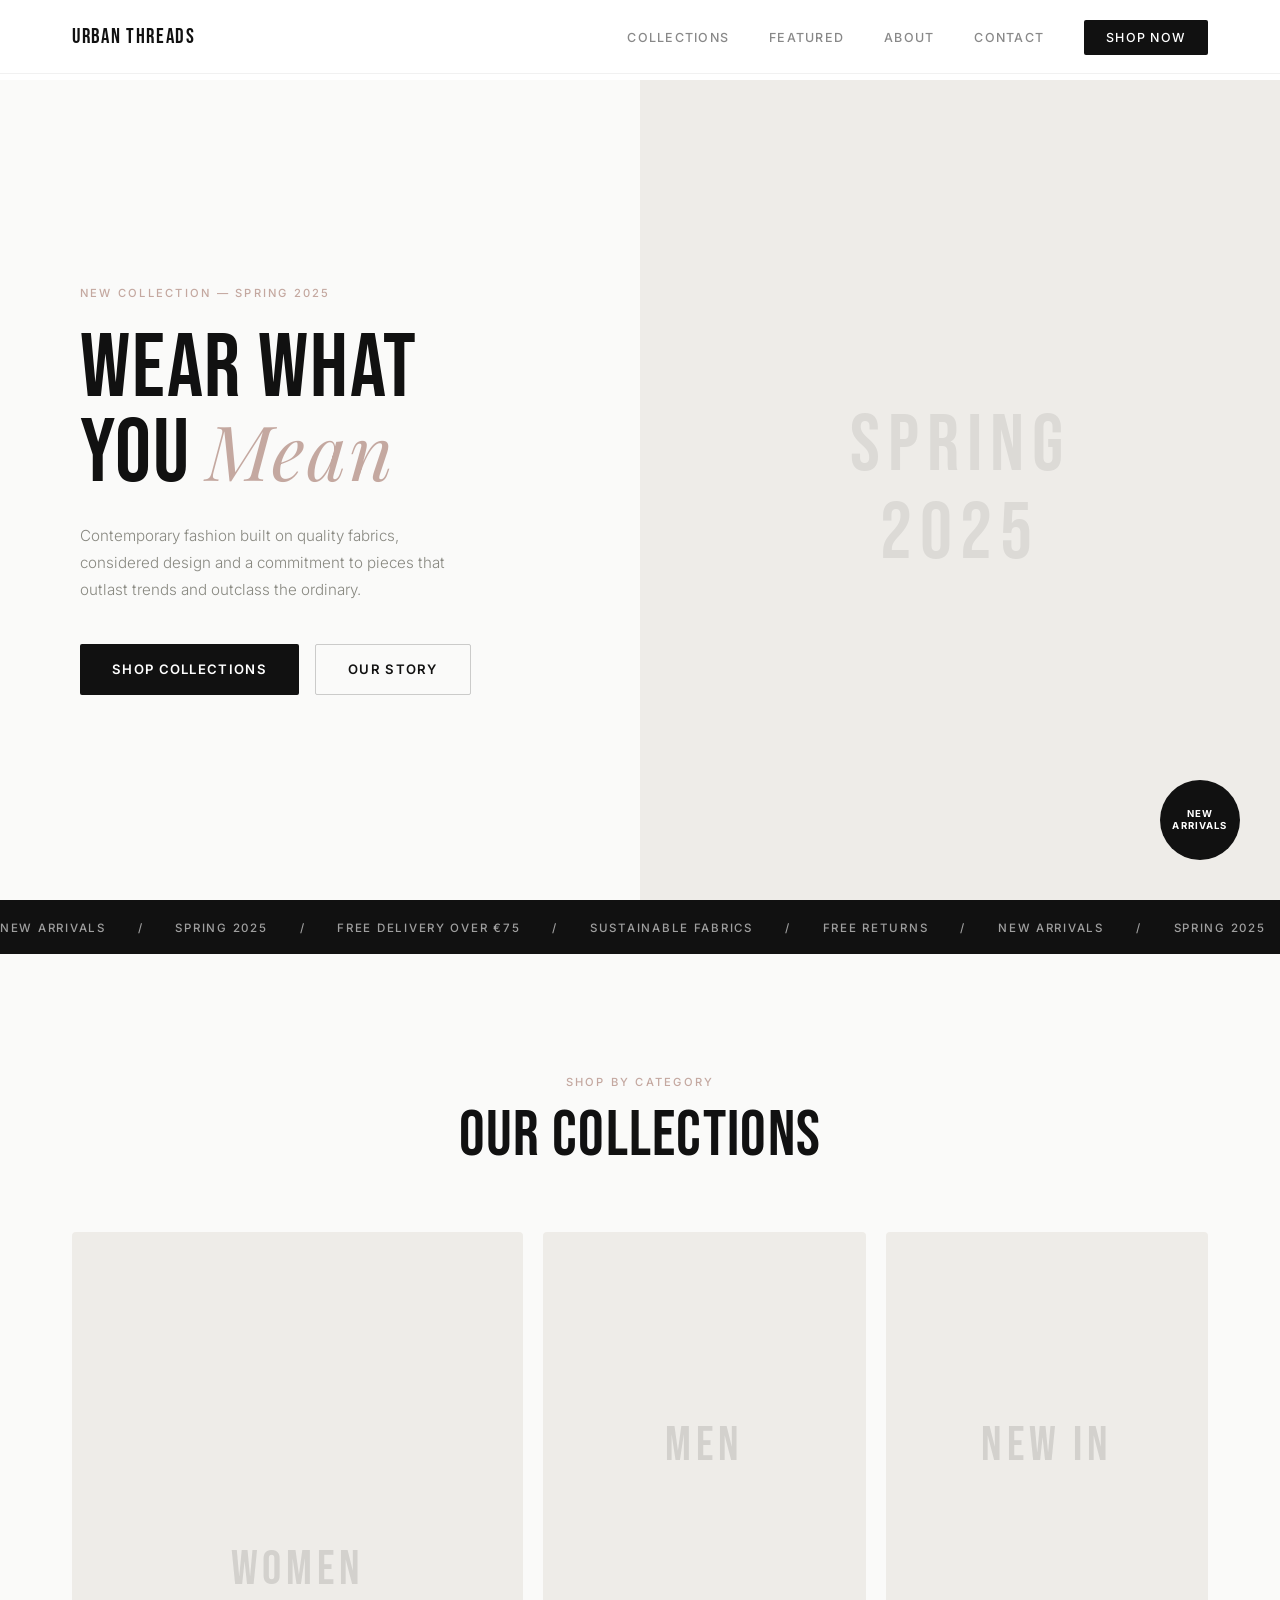
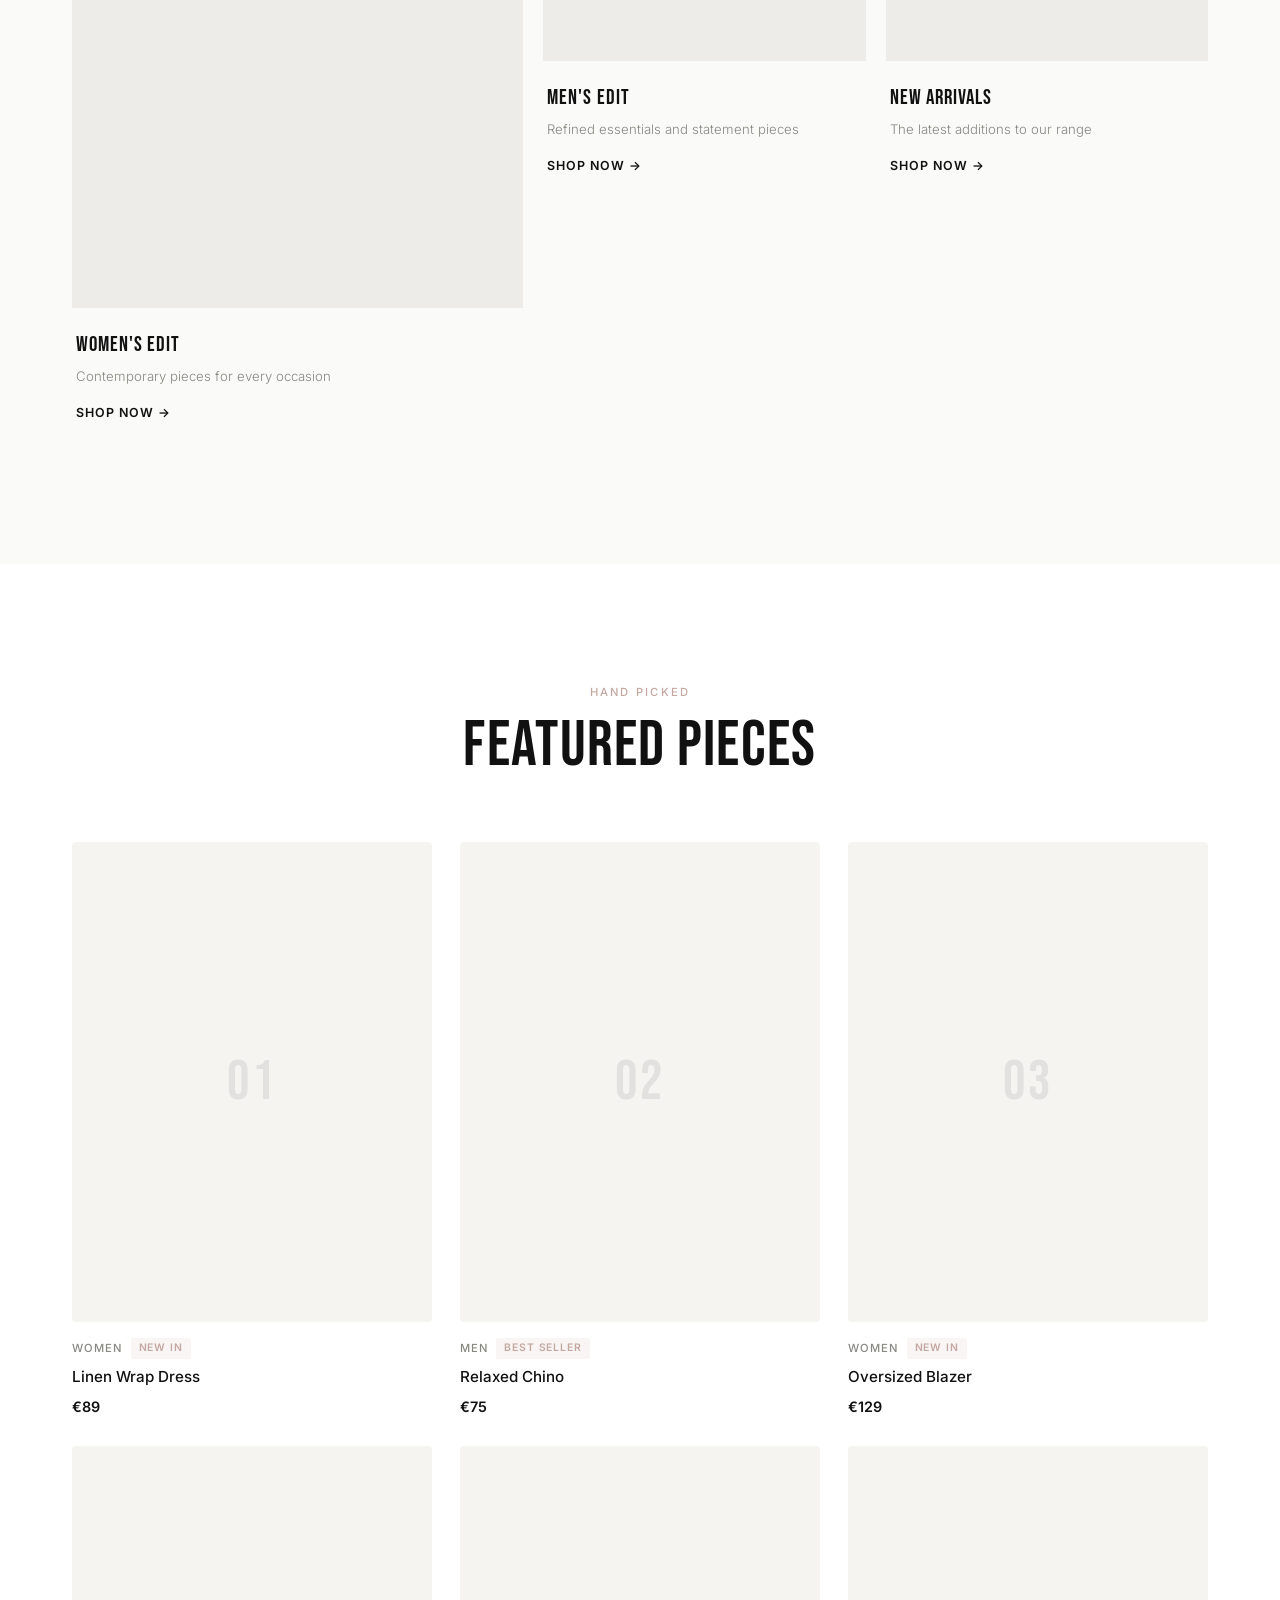
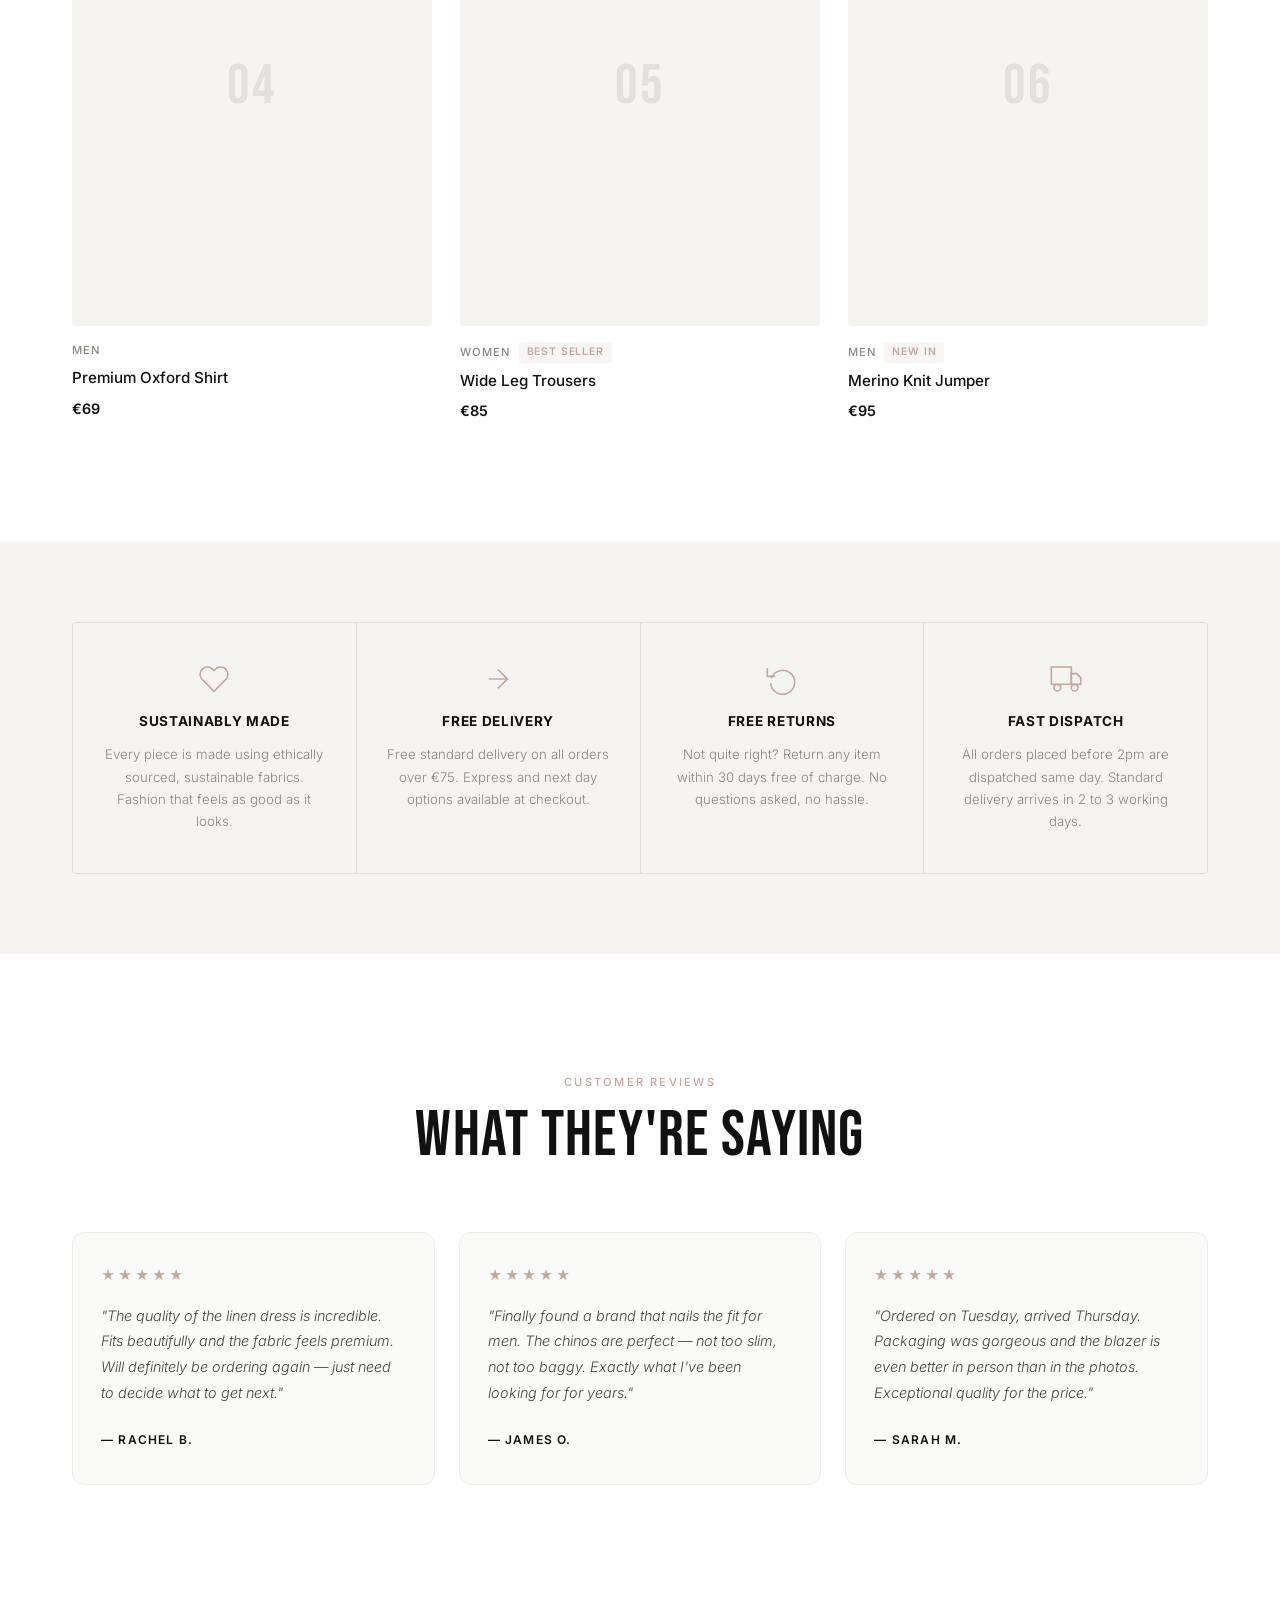
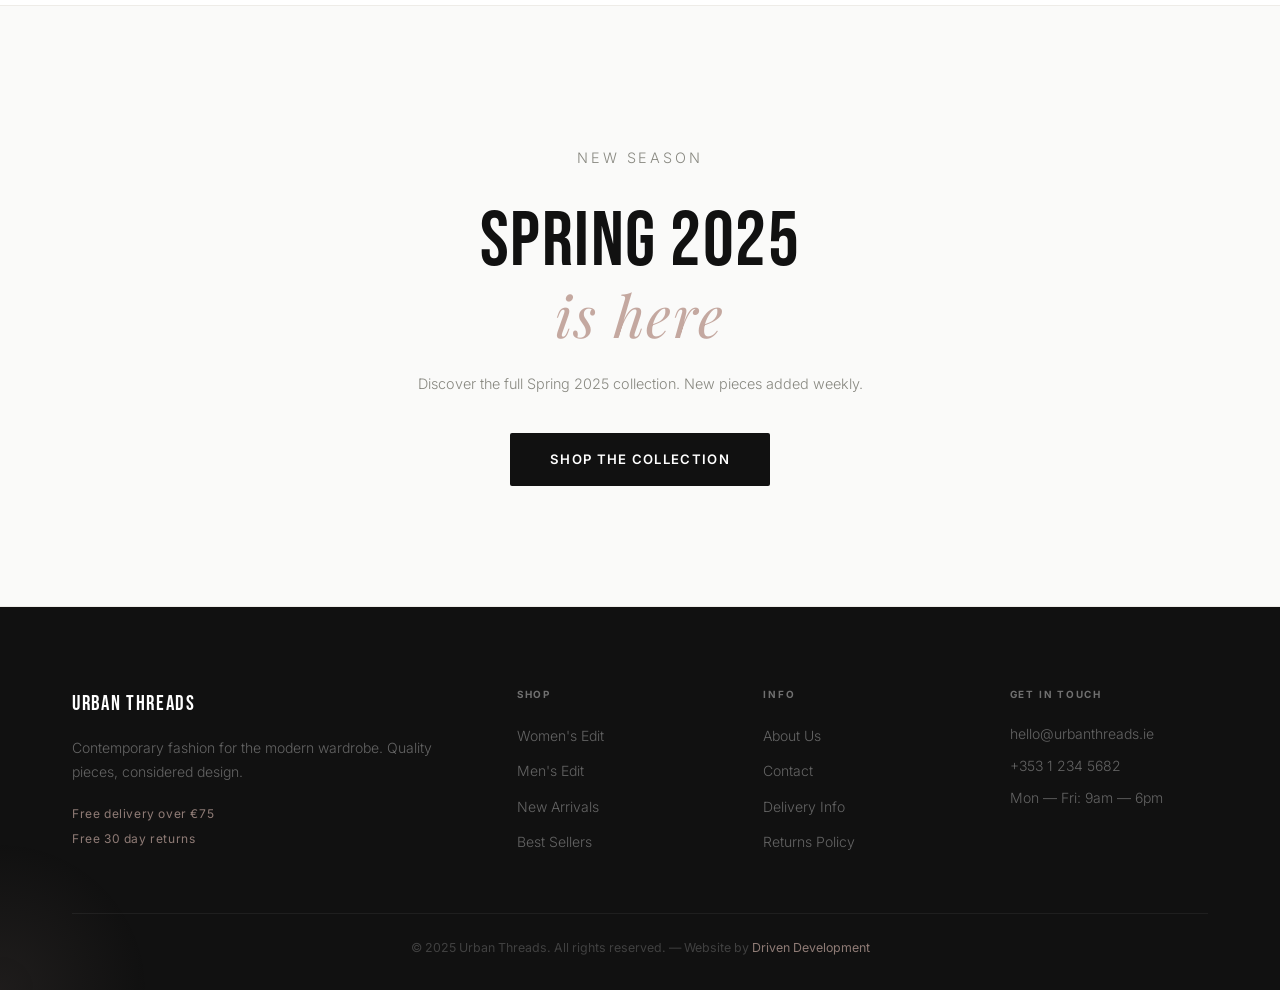
==== index.html @ 1934fdc2 "Initial commit — Urban Threads full website with homepage, about and contact" ====
<!DOCTYPE html>
<html lang="en">
<head>
  <meta charset="UTF-8" />
  <meta name="viewport" content="width=device-width, initial-scale=1.0" />
  <meta name="description" content="Urban Threads — Contemporary fashion for the modern wardrobe." />
  <title>Urban Threads</title>
  <link rel="stylesheet" href="style.css" />
  <link rel="preconnect" href="https://fonts.googleapis.com" />
  <link rel="preconnect" href="https://fonts.gstatic.com" crossorigin />
  <link href="https://fonts.googleapis.com/css2?family=Bebas+Neue&family=Inter:wght@300;400;500;600;700&family=Playfair+Display:ital@1&display=swap" rel="stylesheet" />
</head>
<body>

  <!-- NAVIGATION -->
  <nav class="nav" id="nav">
    <div class="nav__inner">
      <a href="index.html" class="nav__logo">URBAN THREADS</a>
      <ul class="nav__links" id="navLinks">
        <li><a href="#collections">Collections</a></li>
        <li><a href="#featured">Featured</a></li>
        <li><a href="pages/about.html">About</a></li>
        <li><a href="pages/contact.html">Contact</a></li>
        <li><a href="pages/contact.html" class="nav__cta">Shop Now</a></li>
      </ul>
      <button class="nav__burger" id="burger" aria-label="Open menu">
        <span></span><span></span><span></span>
      </button>
    </div>
  </nav>

  <!-- HERO -->
  <section class="hero">
    <div class="hero__left">
      <div class="hero__content">
        <p class="hero__label">New Collection — Spring 2025</p>
        <h1 class="hero__heading">WEAR WHAT<br />YOU <span class="hero__italic">Mean</span></h1>
        <p class="hero__sub">Contemporary fashion built on quality fabrics, considered design and a commitment to pieces that outlast trends and outclass the ordinary.</p>
        <div class="hero__actions">
          <a href="#collections" class="btn btn--primary">Shop Collections</a>
          <a href="pages/about.html" class="btn btn--ghost">Our Story</a>
        </div>
      </div>
    </div>
    <div class="hero__right">
      <div class="hero__img-placeholder">
        <div class="hero__img-text">SPRING<br />2025</div>
      </div>
      <div class="hero__badge">
        <span>New</span>
        <span>Arrivals</span>
      </div>
    </div>
  </section>

  <!-- MARQUEE -->
  <div class="marquee">
    <div class="marquee__track">
      <span>New Arrivals</span>
      <span>/</span>
      <span>Spring 2025</span>
      <span>/</span>
      <span>Free Delivery Over €75</span>
      <span>/</span>
      <span>Sustainable Fabrics</span>
      <span>/</span>
      <span>Free Returns</span>
      <span>/</span>
      <span>New Arrivals</span>
      <span>/</span>
      <span>Spring 2025</span>
      <span>/</span>
      <span>Free Delivery Over €75</span>
      <span>/</span>
      <span>Sustainable Fabrics</span>
      <span>/</span>
      <span>Free Returns</span>
      <span>/</span>
    </div>
  </div>

  <!-- COLLECTIONS -->
  <section class="collections section" id="collections">
    <div class="container">
      <div class="section__header">
        <p class="section__label">Shop by Category</p>
        <h2 class="section__title">OUR COLLECTIONS</h2>
      </div>
      <div class="collections__grid">
        <div class="collection__card collection__card--tall">
          <div class="collection__img">
            <div class="collection__img-placeholder">
              <span>WOMEN</span>
            </div>
          </div>
          <div class="collection__info">
            <h3>Women's Edit</h3>
            <p>Contemporary pieces for every occasion</p>
            <a href="pages/contact.html" class="collection__link">Shop Now →</a>
          </div>
        </div>
        <div class="collection__card">
          <div class="collection__img">
            <div class="collection__img-placeholder">
              <span>MEN</span>
            </div>
          </div>
          <div class="collection__info">
            <h3>Men's Edit</h3>
            <p>Refined essentials and statement pieces</p>
            <a href="pages/contact.html" class="collection__link">Shop Now →</a>
          </div>
        </div>
        <div class="collection__card">
          <div class="collection__img">
            <div class="collection__img-placeholder">
              <span>NEW IN</span>
            </div>
          </div>
          <div class="collection__info">
            <h3>New Arrivals</h3>
            <p>The latest additions to our range</p>
            <a href="pages/contact.html" class="collection__link">Shop Now →</a>
          </div>
        </div>
      </div>
    </div>
  </section>

  <!-- FEATURED PRODUCTS -->
  <section class="featured section" id="featured">
    <div class="container">
      <div class="section__header">
        <p class="section__label">Hand Picked</p>
        <h2 class="section__title">FEATURED PIECES</h2>
      </div>
      <div class="products__grid">
        <div class="product__card">
          <div class="product__img">
            <div class="product__img-placeholder">01</div>
            <div class="product__overlay">
              <a href="pages/contact.html" class="btn btn--primary btn--sm">Quick Add</a>
            </div>
          </div>
          <div class="product__info">
            <div class="product__meta">
              <span class="product__category">Women</span>
              <span class="product__tag">New In</span>
            </div>
            <h3>Linen Wrap Dress</h3>
            <p class="product__price">€89</p>
          </div>
        </div>
        <div class="product__card">
          <div class="product__img">
            <div class="product__img-placeholder">02</div>
            <div class="product__overlay">
              <a href="pages/contact.html" class="btn btn--primary btn--sm">Quick Add</a>
            </div>
          </div>
          <div class="product__info">
            <div class="product__meta">
              <span class="product__category">Men</span>
              <span class="product__tag">Best Seller</span>
            </div>
            <h3>Relaxed Chino</h3>
            <p class="product__price">€75</p>
          </div>
        </div>
        <div class="product__card">
          <div class="product__img">
            <div class="product__img-placeholder">03</div>
            <div class="product__overlay">
              <a href="pages/contact.html" class="btn btn--primary btn--sm">Quick Add</a>
            </div>
          </div>
          <div class="product__info">
            <div class="product__meta">
              <span class="product__category">Women</span>
              <span class="product__tag">New In</span>
            </div>
            <h3>Oversized Blazer</h3>
            <p class="product__price">€129</p>
          </div>
        </div>
        <div class="product__card">
          <div class="product__img">
            <div class="product__img-placeholder">04</div>
            <div class="product__overlay">
              <a href="pages/contact.html" class="btn btn--primary btn--sm">Quick Add</a>
            </div>
          </div>
          <div class="product__info">
            <div class="product__meta">
              <span class="product__category">Men</span>
            </div>
            <h3>Premium Oxford Shirt</h3>
            <p class="product__price">€69</p>
          </div>
        </div>
        <div class="product__card">
          <div class="product__img">
            <div class="product__img-placeholder">05</div>
            <div class="product__overlay">
              <a href="pages/contact.html" class="btn btn--primary btn--sm">Quick Add</a>
            </div>
          </div>
          <div class="product__info">
            <div class="product__meta">
              <span class="product__category">Women</span>
              <span class="product__tag">Best Seller</span>
            </div>
            <h3>Wide Leg Trousers</h3>
            <p class="product__price">€85</p>
          </div>
        </div>
        <div class="product__card">
          <div class="product__img">
            <div class="product__img-placeholder">06</div>
            <div class="product__overlay">
              <a href="pages/contact.html" class="btn btn--primary btn--sm">Quick Add</a>
            </div>
          </div>
          <div class="product__info">
            <div class="product__meta">
              <span class="product__category">Men</span>
              <span class="product__tag">New In</span>
            </div>
            <h3>Merino Knit Jumper</h3>
            <p class="product__price">€95</p>
          </div>
        </div>
      </div>
    </div>
  </section>

  <!-- VALUES -->
  <section class="values section">
    <div class="container">
      <div class="values__grid">
        <div class="value__card">
          <div class="value__icon">
            <svg viewBox="0 0 24 24" fill="none" stroke="currentColor" stroke-width="1.2"><path d="M20.84 4.61a5.5 5.5 0 0 0-7.78 0L12 5.67l-1.06-1.06a5.5 5.5 0 0 0-7.78 7.78l1.06 1.06L12 21.23l7.78-7.78 1.06-1.06a5.5 5.5 0 0 0 0-7.78z"/></svg>
          </div>
          <h3>Sustainably Made</h3>
          <p>Every piece is made using ethically sourced, sustainable fabrics. Fashion that feels as good as it looks.</p>
        </div>
        <div class="value__card">
          <div class="value__icon">
            <svg viewBox="0 0 24 24" fill="none" stroke="currentColor" stroke-width="1.2"><path d="M5 12h14"/><path d="M12 5l7 7-7 7"/></svg>
          </div>
          <h3>Free Delivery</h3>
          <p>Free standard delivery on all orders over €75. Express and next day options available at checkout.</p>
        </div>
        <div class="value__card">
          <div class="value__icon">
            <svg viewBox="0 0 24 24" fill="none" stroke="currentColor" stroke-width="1.2"><polyline points="1 4 1 10 7 10"/><path d="M3.51 15a9 9 0 1 0 .49-3.51"/></svg>
          </div>
          <h3>Free Returns</h3>
          <p>Not quite right? Return any item within 30 days free of charge. No questions asked, no hassle.</p>
        </div>
        <div class="value__card">
          <div class="value__icon">
            <svg viewBox="0 0 24 24" fill="none" stroke="currentColor" stroke-width="1.2"><rect x="1" y="3" width="15" height="13"/><polygon points="16 8 20 8 23 11 23 16 16 16 16 8"/><circle cx="5.5" cy="18.5" r="2.5"/><circle cx="18.5" cy="18.5" r="2.5"/></svg>
          </div>
          <h3>Fast Dispatch</h3>
          <p>All orders placed before 2pm are dispatched same day. Standard delivery arrives in 2 to 3 working days.</p>
        </div>
      </div>
    </div>
  </section>

  <!-- TESTIMONIALS -->
  <section class="testimonials section">
    <div class="container">
      <div class="section__header">
        <p class="section__label">Customer Reviews</p>
        <h2 class="section__title">WHAT THEY'RE SAYING</h2>
      </div>
      <div class="testimonials__grid">
        <div class="testimonial__card">
          <div class="testimonial__stars">★★★★★</div>
          <p>"The quality of the linen dress is incredible. Fits beautifully and the fabric feels premium. Will definitely be ordering again — just need to decide what to get next."</p>
          <strong>— Rachel B.</strong>
        </div>
        <div class="testimonial__card">
          <div class="testimonial__stars">★★★★★</div>
          <p>"Finally found a brand that nails the fit for men. The chinos are perfect — not too slim, not too baggy. Exactly what I've been looking for for years."</p>
          <strong>— James O.</strong>
        </div>
        <div class="testimonial__card">
          <div class="testimonial__stars">★★★★★</div>
          <p>"Ordered on Tuesday, arrived Thursday. Packaging was gorgeous and the blazer is even better in person than in the photos. Exceptional quality for the price."</p>
          <strong>— Sarah M.</strong>
        </div>
      </div>
    </div>
  </section>

  <!-- CTA -->
  <section class="cta-banner">
    <div class="container">
      <div class="cta-banner__inner">
        <p class="section__label">New Season</p>
        <h2>SPRING 2025<br /><em>is here</em></h2>
        <p>Discover the full Spring 2025 collection. New pieces added weekly.</p>
        <a href="pages/contact.html" class="btn btn--dark">Shop the Collection</a>
      </div>
    </div>
  </section>

  <!-- FOOTER -->
  <footer class="footer">
    <div class="container">
      <div class="footer__inner">
        <div class="footer__brand">
          <a href="index.html" class="nav__logo">URBAN THREADS</a>
          <p>Contemporary fashion for the modern wardrobe. Quality pieces, considered design.</p>
          <div class="footer__delivery">
            <span>Free delivery over €75</span>
            <span>Free 30 day returns</span>
          </div>
        </div>
        <div class="footer__links">
          <h4>Shop</h4>
          <ul>
            <li><a href="#collections">Women's Edit</a></li>
            <li><a href="#collections">Men's Edit</a></li>
            <li><a href="#featured">New Arrivals</a></li>
            <li><a href="#featured">Best Sellers</a></li>
          </ul>
        </div>
        <div class="footer__links">
          <h4>Info</h4>
          <ul>
            <li><a href="pages/about.html">About Us</a></li>
            <li><a href="pages/contact.html">Contact</a></li>
            <li><a href="pages/contact.html">Delivery Info</a></li>
            <li><a href="pages/contact.html">Returns Policy</a></li>
          </ul>
        </div>
        <div class="footer__contact">
          <h4>Get In Touch</h4>
          <ul>
            <li><a href="mailto:hello@urbanthreads.ie">hello@urbanthreads.ie</a></li>
            <li><a href="tel:+35312345682">+353 1 234 5682</a></li>
            <li>Mon — Fri: 9am — 6pm</li>
          </ul>
        </div>
      </div>
      <div class="footer__bottom">
        <p>© 2025 Urban Threads. All rights reserved. — Website by <a href="https://cbyrne290-hub.github.io/driven-development" target="_blank">Driven Development</a></p>
      </div>
    </div>
  </footer>

  <script src="script.js"></script>
</body>
</html>
---- style.css ----
/* ============================================
   URBAN THREADS — STYLESHEET
   ============================================ */

/* --- RESET & BASE --- */
*, *::before, *::after {
  margin: 0;
  padding: 0;
  box-sizing: border-box;
}

:root {
  --white: #FFFFFF;
  --off-white: #FAFAF9;
  --light: #F5F4F1;
  --light-mid: #EEECE8;
  --mid: #E0DDD8;
  --dark-grey: #888880;
  --text-dark: #111111;
  --text-mid: #444440;
  --text-light: #888880;
  --black: #111111;
  --rose: #C4A8A0;
  --rose-light: #D4B8B0;
  --rose-dim: rgba(196, 168, 160, 0.12);
  --font-display: 'Bebas Neue', sans-serif;
  --font-italic: 'Playfair Display', serif;
  --font-main: 'Inter', sans-serif;
  --transition: 0.3s ease;
  --radius: 4px;
  --radius-lg: 12px;
}

html {
  scroll-behavior: smooth;
  font-size: 16px;
}

body {
  font-family: var(--font-main);
  background-color: var(--white);
  color: var(--text-dark);
  overflow-x: hidden;
  line-height: 1.6;
}

a {
  text-decoration: none;
  color: inherit;
}

ul {
  list-style: none;
}

img {
  max-width: 100%;
  display: block;
}

/* --- UTILITY --- */
.container {
  max-width: 1200px;
  margin: 0 auto;
  padding: 0 2rem;
}

.section {
  padding: 120px 0;
}

.section__header {
  text-align: center;
  margin-bottom: 64px;
}

.section__label {
  font-size: 0.7rem;
  font-weight: 500;
  letter-spacing: 0.2em;
  text-transform: uppercase;
  color: var(--rose);
  margin-bottom: 12px;
  display: block;
}

.section__title {
  font-family: var(--font-display);
  font-size: clamp(2.5rem, 5vw, 4rem);
  font-weight: 400;
  color: var(--black);
  line-height: 1.0;
  letter-spacing: 0.02em;
}

/* --- BUTTONS --- */
.btn {
  display: inline-flex;
  align-items: center;
  gap: 8px;
  padding: 14px 32px;
  border-radius: 2px;
  font-family: var(--font-main);
  font-size: 0.82rem;
  font-weight: 600;
  letter-spacing: 0.1em;
  text-transform: uppercase;
  cursor: pointer;
  transition: all var(--transition);
  border: none;
  white-space: nowrap;
}

.btn--primary {
  background: var(--black);
  color: var(--white);
}

.btn--primary:hover {
  background: var(--text-mid);
  transform: translateY(-2px);
}

.btn--ghost {
  background: transparent;
  color: var(--black);
  border: 1px solid rgba(17, 17, 17, 0.2);
}

.btn--ghost:hover {
  border-color: var(--black);
  transform: translateY(-2px);
}

.btn--dark {
  background: var(--black);
  color: var(--white);
  padding: 16px 40px;
}

.btn--dark:hover {
  background: var(--text-mid);
  transform: translateY(-2px);
}

.btn--sm {
  padding: 10px 20px;
  font-size: 0.75rem;
}

.btn--full {
  width: 100%;
  justify-content: center;
}

/* ============================================
   NAVIGATION
   ============================================ */
.nav {
  position: fixed;
  top: 0;
  left: 0;
  right: 0;
  z-index: 1000;
  padding: 20px 0;
  background: rgba(255, 255, 255, 0.95);
  backdrop-filter: blur(20px);
  border-bottom: 1px solid rgba(17, 17, 17, 0.06);
  transition: all var(--transition);
}

.nav.scrolled {
  padding: 14px 0;
  box-shadow: 0 2px 20px rgba(17, 17, 17, 0.06);
}

.nav__inner {
  max-width: 1200px;
  margin: 0 auto;
  padding: 0 2rem;
  display: flex;
  align-items: center;
  justify-content: space-between;
}

.nav__logo {
  font-family: var(--font-display);
  font-size: 1.3rem;
  font-weight: 400;
  color: var(--black);
  letter-spacing: 0.08em;
}

.nav__links {
  display: flex;
  align-items: center;
  gap: 40px;
}

.nav__links a {
  font-size: 0.78rem;
  font-weight: 500;
  letter-spacing: 0.1em;
  text-transform: uppercase;
  color: rgba(17, 17, 17, 0.5);
  transition: color var(--transition);
}

.nav__links a:hover {
  color: var(--black);
}

.nav__cta {
  background: var(--black) !important;
  color: var(--white) !important;
  padding: 10px 22px !important;
  border-radius: 2px !important;
}

.nav__cta:hover {
  background: var(--text-mid) !important;
}

.nav__burger {
  display: none;
  flex-direction: column;
  gap: 5px;
  background: none;
  border: none;
  cursor: pointer;
  padding: 4px;
}

.nav__burger span {
  display: block;
  width: 24px;
  height: 1.5px;
  background: var(--black);
  transition: all var(--transition);
}

/* ============================================
   HERO
   ============================================ */
.hero {
  min-height: 100vh;
  display: grid;
  grid-template-columns: 1fr 1fr;
  padding-top: 80px;
}

.hero__left {
  background: var(--off-white);
  display: flex;
  align-items: center;
  padding: 80px 60px 80px 80px;
}

.hero__right {
  background: var(--light);
  position: relative;
  overflow: hidden;
}

.hero__img-placeholder {
  width: 100%;
  height: 100%;
  display: flex;
  align-items: center;
  justify-content: center;
  background: var(--light-mid);
}

.hero__img-text {
  font-family: var(--font-display);
  font-size: 5rem;
  color: rgba(17, 17, 17, 0.08);
  text-align: center;
  line-height: 1.1;
  letter-spacing: 0.1em;
}

.hero__badge {
  position: absolute;
  bottom: 40px;
  right: 40px;
  width: 80px;
  height: 80px;
  border-radius: 50%;
  background: var(--black);
  display: flex;
  flex-direction: column;
  align-items: center;
  justify-content: center;
  gap: 2px;
}

.hero__badge span {
  font-size: 0.6rem;
  font-weight: 700;
  letter-spacing: 0.12em;
  text-transform: uppercase;
  color: var(--white);
  line-height: 1;
}

.hero__label {
  font-size: 0.7rem;
  font-weight: 500;
  letter-spacing: 0.2em;
  text-transform: uppercase;
  color: var(--rose);
  margin-bottom: 24px;
  display: block;
}

.hero__heading {
  font-family: var(--font-display);
  font-size: clamp(4rem, 7vw, 7rem);
  font-weight: 400;
  line-height: 0.95;
  color: var(--black);
  margin-bottom: 24px;
  letter-spacing: 0.02em;
}

.hero__italic {
  font-family: var(--font-italic);
  font-style: italic;
  color: var(--rose);
  font-size: 0.85em;
}

.hero__sub {
  font-size: 0.95rem;
  color: var(--text-light);
  max-width: 400px;
  line-height: 1.8;
  margin-bottom: 40px;
  font-weight: 300;
}

.hero__actions {
  display: flex;
  gap: 16px;
  flex-wrap: wrap;
}

/* ============================================
   MARQUEE
   ============================================ */
.marquee {
  background: var(--black);
  padding: 14px 0;
  overflow: hidden;
  white-space: nowrap;
}

.marquee__track {
  display: inline-flex;
  gap: 32px;
  animation: marquee 25s linear infinite;
}

.marquee__track span {
  font-size: 0.72rem;
  font-weight: 500;
  letter-spacing: 0.15em;
  text-transform: uppercase;
  color: rgba(255, 255, 255, 0.6);
}

@keyframes marquee {
  from { transform: translateX(0); }
  to { transform: translateX(-50%); }
}

/* ============================================
   COLLECTIONS
   ============================================ */
.collections {
  background: var(--off-white);
}

.collections__grid {
  display: grid;
  grid-template-columns: 1.4fr 1fr 1fr;
  gap: 20px;
  align-items: start;
}

.collection__card {
  position: relative;
  overflow: hidden;
  border-radius: var(--radius);
  cursor: pointer;
}

.collection__card--tall .collection__img {
  aspect-ratio: 2/3;
}

.collection__img {
  aspect-ratio: 3/4;
  overflow: hidden;
  background: var(--light-mid);
  transition: transform 0.6s ease;
}

.collection__card:hover .collection__img {
  transform: scale(1.03);
}

.collection__img-placeholder {
  width: 100%;
  height: 100%;
  display: flex;
  align-items: center;
  justify-content: center;
  background: var(--light-mid);
}

.collection__img-placeholder span {
  font-family: var(--font-display);
  font-size: 3rem;
  color: rgba(17, 17, 17, 0.12);
  letter-spacing: 0.1em;
}

.collection__info {
  padding: 20px 4px;
}

.collection__info h3 {
  font-family: var(--font-display);
  font-size: 1.3rem;
  font-weight: 400;
  color: var(--black);
  letter-spacing: 0.05em;
  margin-bottom: 4px;
}

.collection__info p {
  font-size: 0.825rem;
  color: var(--text-light);
  margin-bottom: 12px;
  font-weight: 300;
}

.collection__link {
  font-size: 0.78rem;
  font-weight: 600;
  letter-spacing: 0.08em;
  text-transform: uppercase;
  color: var(--black);
  transition: color var(--transition);
}

.collection__link:hover {
  color: var(--rose);
}

/* ============================================
   FEATURED PRODUCTS
   ============================================ */
.products__grid {
  display: grid;
  grid-template-columns: repeat(3, 1fr);
  gap: 28px;
}

.product__card {
  cursor: pointer;
}

.product__img {
  aspect-ratio: 3/4;
  background: var(--light);
  border-radius: var(--radius);
  overflow: hidden;
  position: relative;
  margin-bottom: 16px;
}

.product__img-placeholder {
  width: 100%;
  height: 100%;
  display: flex;
  align-items: center;
  justify-content: center;
  font-family: var(--font-display);
  font-size: 3.5rem;
  color: rgba(17, 17, 17, 0.08);
  letter-spacing: 0.05em;
  background: var(--light);
  transition: background var(--transition);
}

.product__card:hover .product__img-placeholder {
  background: var(--light-mid);
}

.product__overlay {
  position: absolute;
  bottom: 0;
  left: 0;
  right: 0;
  padding: 16px;
  background: linear-gradient(to top, rgba(17,17,17,0.4), transparent);
  opacity: 0;
  transition: opacity var(--transition);
  display: flex;
  justify-content: center;
}

.product__card:hover .product__overlay {
  opacity: 1;
}

.product__meta {
  display: flex;
  gap: 8px;
  align-items: center;
  margin-bottom: 6px;
}

.product__category {
  font-size: 0.7rem;
  font-weight: 500;
  letter-spacing: 0.1em;
  text-transform: uppercase;
  color: var(--text-light);
}

.product__tag {
  font-size: 0.65rem;
  font-weight: 600;
  letter-spacing: 0.08em;
  text-transform: uppercase;
  color: var(--rose);
  background: var(--rose-dim);
  padding: 2px 8px;
  border-radius: 2px;
}

.product__card h3 {
  font-size: 0.95rem;
  font-weight: 500;
  color: var(--black);
  margin-bottom: 6px;
}

.product__price {
  font-size: 0.9rem;
  font-weight: 600;
  color: var(--black);
}

/* ============================================
   VALUES
   ============================================ */
.values {
  background: var(--light);
  padding: 80px 0;
}

.values__grid {
  display: grid;
  grid-template-columns: repeat(4, 1fr);
  gap: 1px;
  background: var(--mid);
  border: 1px solid var(--mid);
  border-radius: var(--radius);
  overflow: hidden;
}

.value__card {
  background: var(--light);
  padding: 40px 28px;
  text-align: center;
  transition: background var(--transition);
}

.value__card:hover {
  background: var(--off-white);
}

.value__icon {
  width: 32px;
  height: 32px;
  color: var(--rose);
  margin: 0 auto 16px;
}

.value__icon svg {
  width: 100%;
  height: 100%;
}

.value__card h3 {
  font-size: 0.85rem;
  font-weight: 700;
  letter-spacing: 0.05em;
  color: var(--black);
  margin-bottom: 10px;
  text-transform: uppercase;
}

.value__card p {
  font-size: 0.825rem;
  color: var(--text-light);
  line-height: 1.7;
  font-weight: 300;
}

/* ============================================
   TESTIMONIALS
   ============================================ */
.testimonials__grid {
  display: grid;
  grid-template-columns: repeat(3, 1fr);
  gap: 24px;
}

.testimonial__card {
  background: var(--off-white);
  border: 1px solid var(--light-mid);
  border-radius: var(--radius-lg);
  padding: 32px 28px;
  transition: all var(--transition);
}

.testimonial__card:hover {
  box-shadow: 0 8px 32px rgba(17, 17, 17, 0.06);
  transform: translateY(-4px);
}

.testimonial__stars {
  color: var(--rose);
  font-size: 0.85rem;
  letter-spacing: 3px;
  margin-bottom: 16px;
}

.testimonial__card p {
  font-size: 0.9rem;
  color: var(--text-mid);
  line-height: 1.8;
  font-style: italic;
  margin-bottom: 20px;
  font-weight: 300;
}

.testimonial__card strong {
  font-size: 0.75rem;
  color: var(--black);
  letter-spacing: 0.1em;
  text-transform: uppercase;
  font-weight: 600;
}

/* ============================================
   CTA BANNER
   ============================================ */
.cta-banner {
  padding: 120px 0;
  background: var(--off-white);
  border-top: 1px solid var(--light-mid);
  border-bottom: 1px solid var(--light-mid);
  text-align: center;
}

.cta-banner__inner {
  max-width: 500px;
  margin: 0 auto;
}

.cta-banner__inner h2 {
  font-family: var(--font-display);
  font-size: clamp(3rem, 6vw, 5rem);
  font-weight: 400;
  color: var(--black);
  margin: 12px 0 0;
  line-height: 0.95;
  letter-spacing: 0.02em;
}

.cta-banner__inner h2 em {
  font-family: var(--font-italic);
  font-style: italic;
  color: var(--rose);
  font-size: 0.75em;
}

.cta-banner__inner p {
  font-size: 0.9rem;
  color: var(--text-light);
  margin: 20px 0 36px;
  line-height: 1.7;
  font-weight: 300;
}

/* ============================================
   FOOTER
   ============================================ */
.footer {
  padding: 80px 0 32px;
  background: var(--black);
}

.footer__inner {
  display: grid;
  grid-template-columns: 2fr 1fr 1fr 1fr;
  gap: 48px;
  margin-bottom: 48px;
}

.footer__brand .nav__logo {
  color: var(--white);
  display: block;
  margin-bottom: 16px;
}

.footer__brand p {
  font-size: 0.875rem;
  color: rgba(255, 255, 255, 0.35);
  line-height: 1.7;
  margin-bottom: 20px;
  font-weight: 300;
}

.footer__delivery {
  display: flex;
  flex-direction: column;
  gap: 6px;
}

.footer__delivery span {
  font-size: 0.75rem;
  color: var(--rose);
  opacity: 0.7;
  letter-spacing: 0.05em;
}

.footer__links h4,
.footer__contact h4 {
  font-size: 0.62rem;
  font-weight: 700;
  letter-spacing: 0.18em;
  text-transform: uppercase;
  color: rgba(255, 255, 255, 0.4);
  margin-bottom: 20px;
}

.footer__links ul li,
.footer__contact ul li {
  margin-bottom: 10px;
}

.footer__links ul a,
.footer__contact ul a,
.footer__contact ul li {
  font-size: 0.875rem;
  color: rgba(255, 255, 255, 0.35);
  transition: color var(--transition);
  font-weight: 300;
}

.footer__links ul a:hover,
.footer__contact ul a:hover {
  color: var(--rose-light);
}

.footer__bottom {
  border-top: 1px solid rgba(255, 255, 255, 0.06);
  padding-top: 24px;
  text-align: center;
}

.footer__bottom p {
  font-size: 0.775rem;
  color: rgba(255, 255, 255, 0.2);
}

.footer__bottom a {
  color: var(--rose);
  opacity: 0.7;
  transition: opacity var(--transition);
}

.footer__bottom a:hover {
  opacity: 1;
}

/* ============================================
   REVEAL ANIMATIONS
   ============================================ */
.reveal {
  opacity: 0;
  transform: translateY(24px);
  transition: opacity 0.7s ease, transform 0.7s ease;
}

.reveal.visible {
  opacity: 1;
  transform: translateY(0);
}

/* ============================================
   RESPONSIVE
   ============================================ */
@media (max-width: 1024px) {
  .collections__grid {
    grid-template-columns: 1fr 1fr;
  }

  .collection__card--tall {
    grid-column: span 2;
  }

  .collection__card--tall .collection__img {
    aspect-ratio: 16/9;
  }

  .footer__inner {
    grid-template-columns: 1fr 1fr;
    gap: 40px;
  }
}

@media (max-width: 768px) {
  .section {
    padding: 80px 0;
  }

  .nav__links {
    display: none;
    position: fixed;
    top: 0;
    left: 0;
    right: 0;
    bottom: 0;
    background: var(--white);
    flex-direction: column;
    align-items: center;
    justify-content: center;
    gap: 32px;
    z-index: 999;
  }

  .nav__links.open {
    display: flex;
  }

  .nav__links a {
    font-size: 1rem;
    color: var(--black);
  }

  .nav__burger {
    display: flex;
    z-index: 1001;
  }

  .hero {
    grid-template-columns: 1fr;
    min-height: auto;
  }

  .hero__left {
    padding: 80px 2rem 60px;
  }

  .hero__right {
    height: 50vw;
    min-height: 300px;
  }

  .collections__grid {
    grid-template-columns: 1fr;
  }

  .collection__card--tall {
    grid-column: span 1;
  }

  .collection__card--tall .collection__img {
    aspect-ratio: 3/4;
  }

  .products__grid {
    grid-template-columns: repeat(2, 1fr);
    gap: 16px;
  }

  .values__grid {
    grid-template-columns: repeat(2, 1fr);
  }

  .testimonials__grid {
    grid-template-columns: 1fr;
  }

  .footer__inner {
    grid-template-columns: 1fr;
    gap: 36px;
  }
}

@media (max-width: 480px) {
  .hero__heading {
    font-size: 3.5rem;
  }

  .products__grid {
    grid-template-columns: 1fr;
  }

  .values__grid {
    grid-template-columns: 1fr;
  }
}
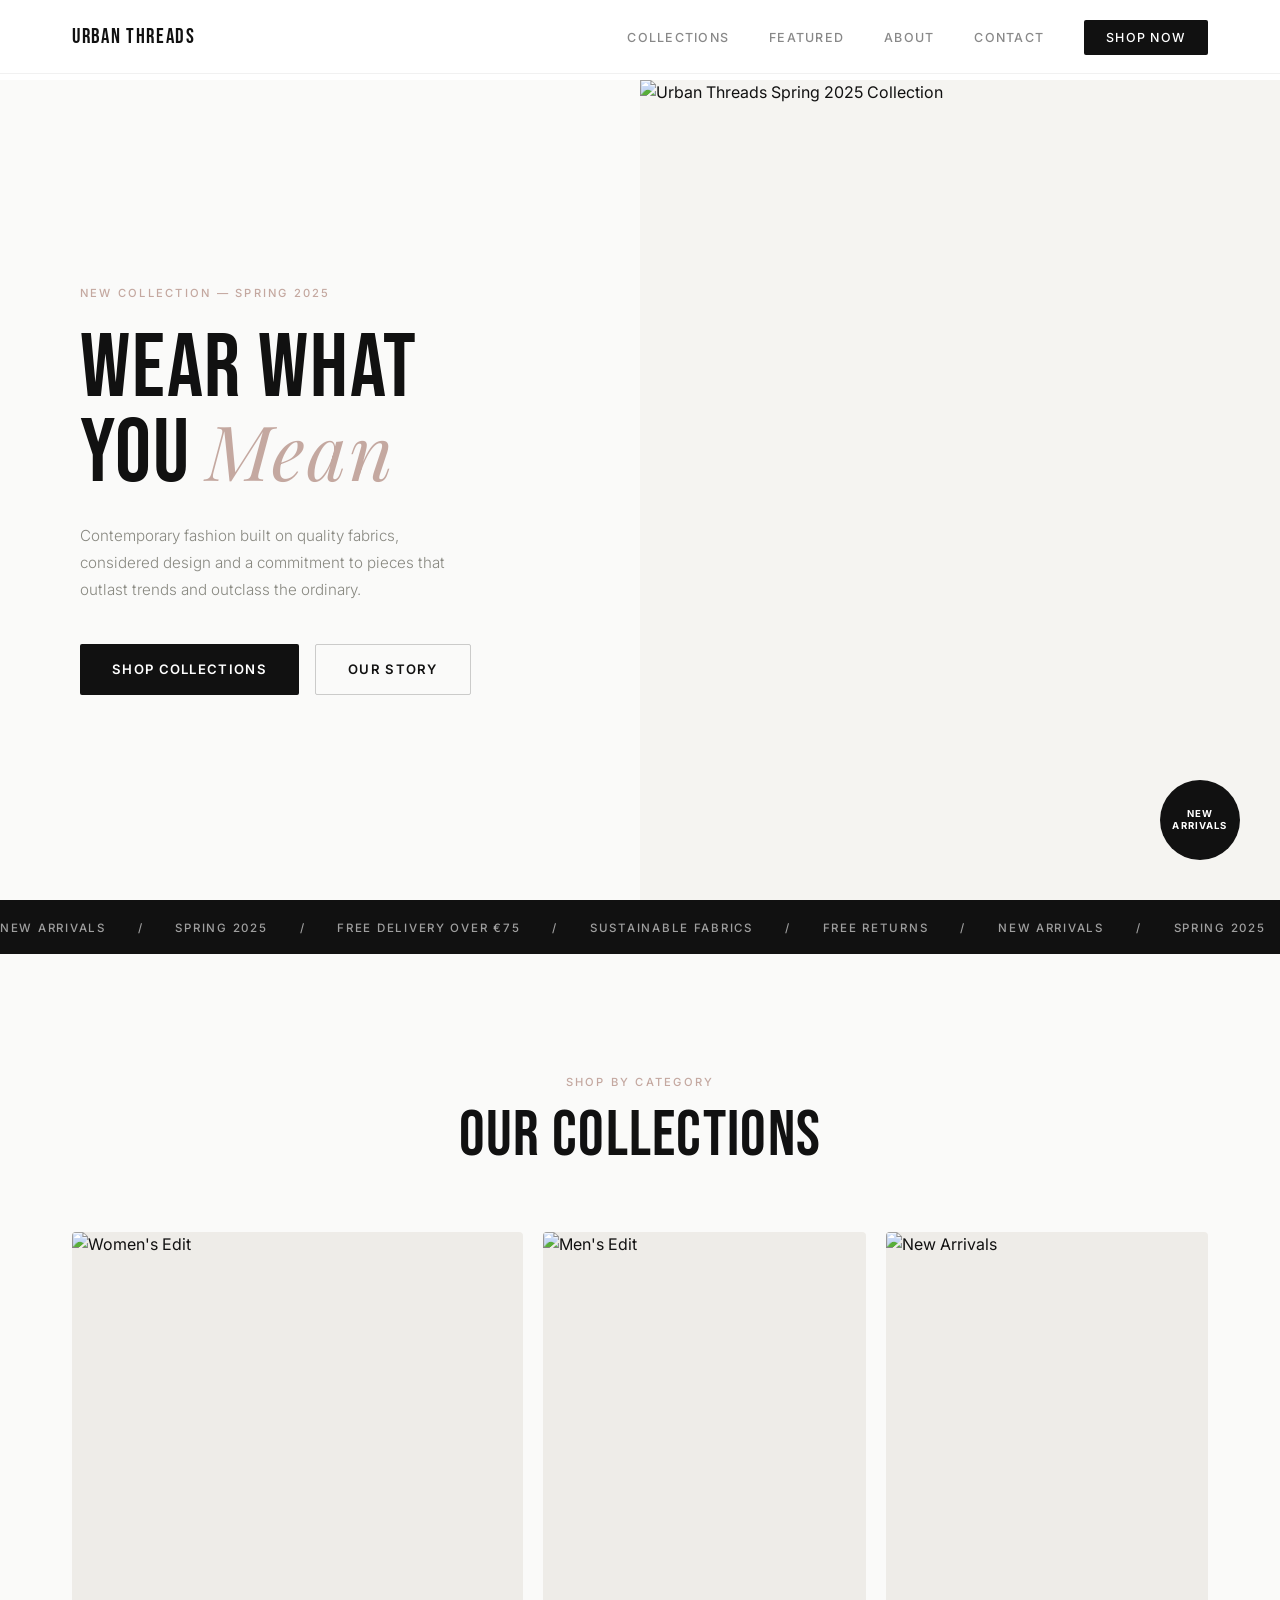
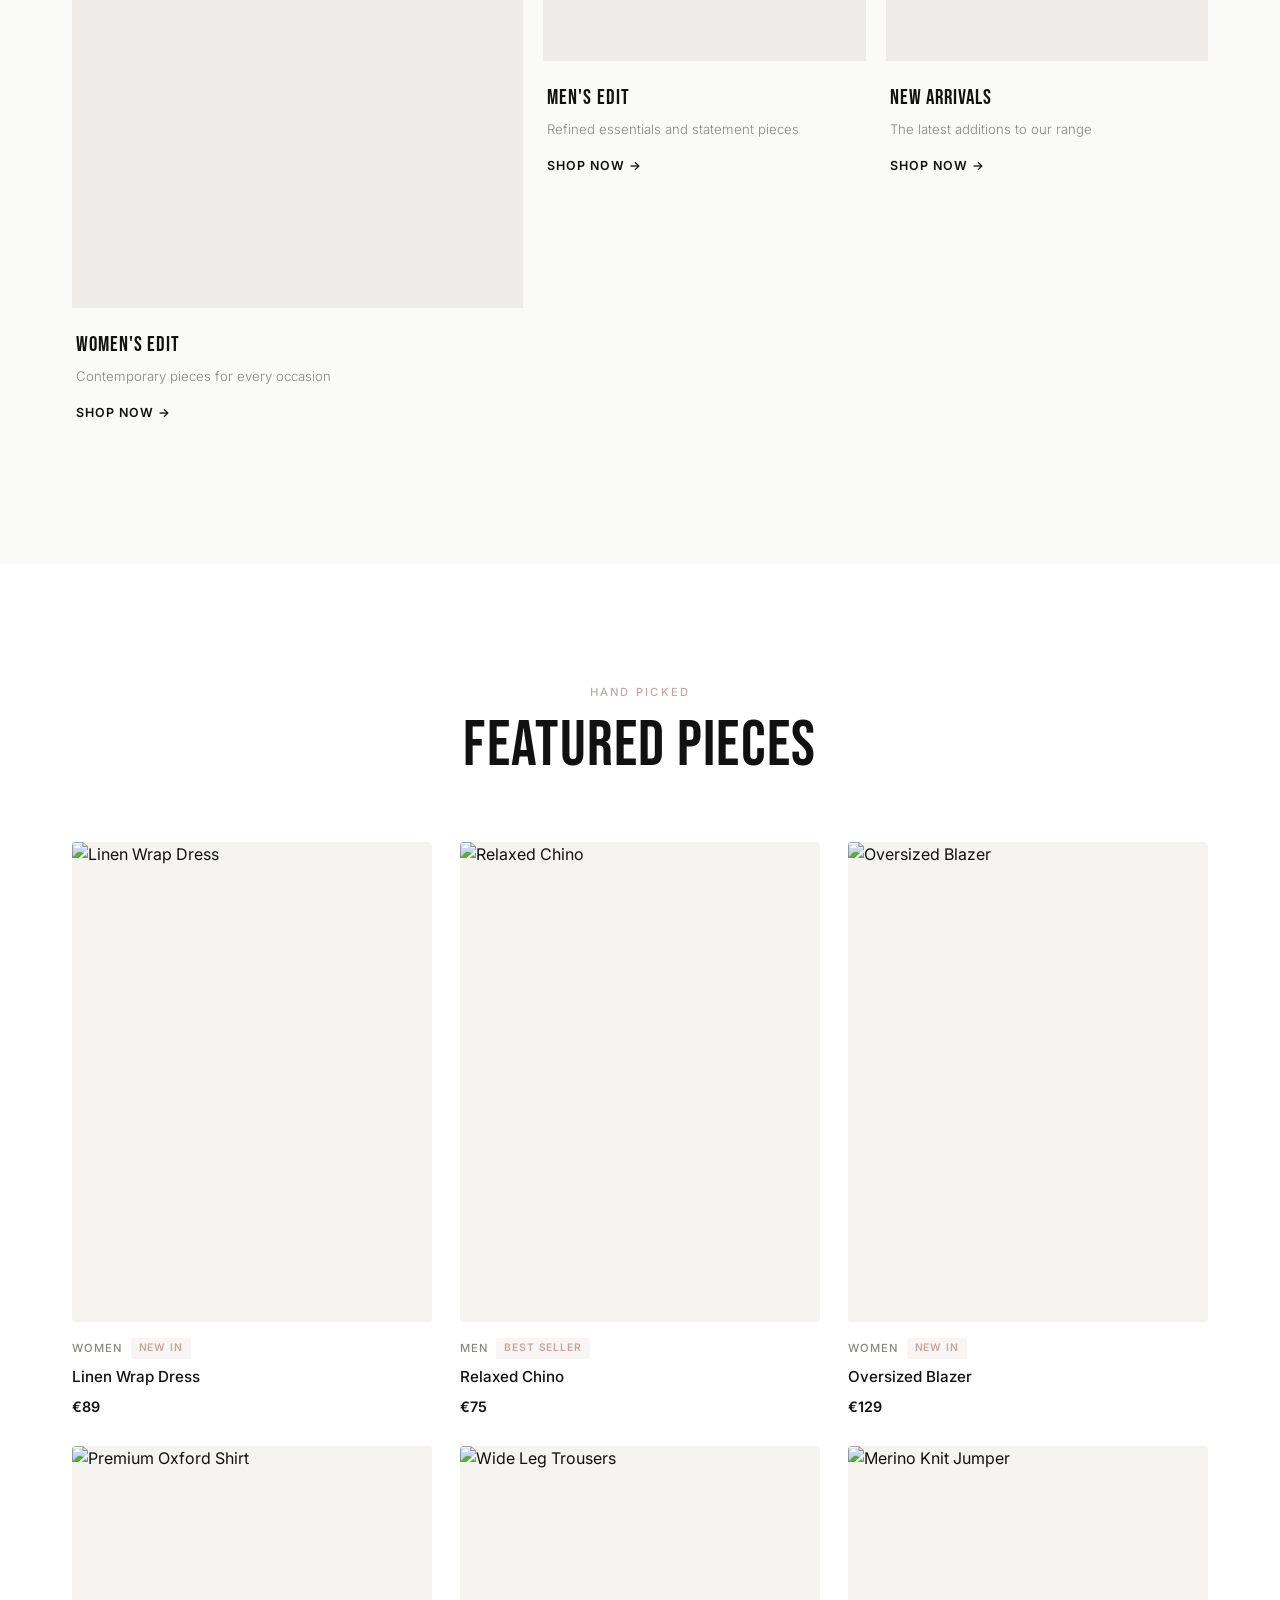
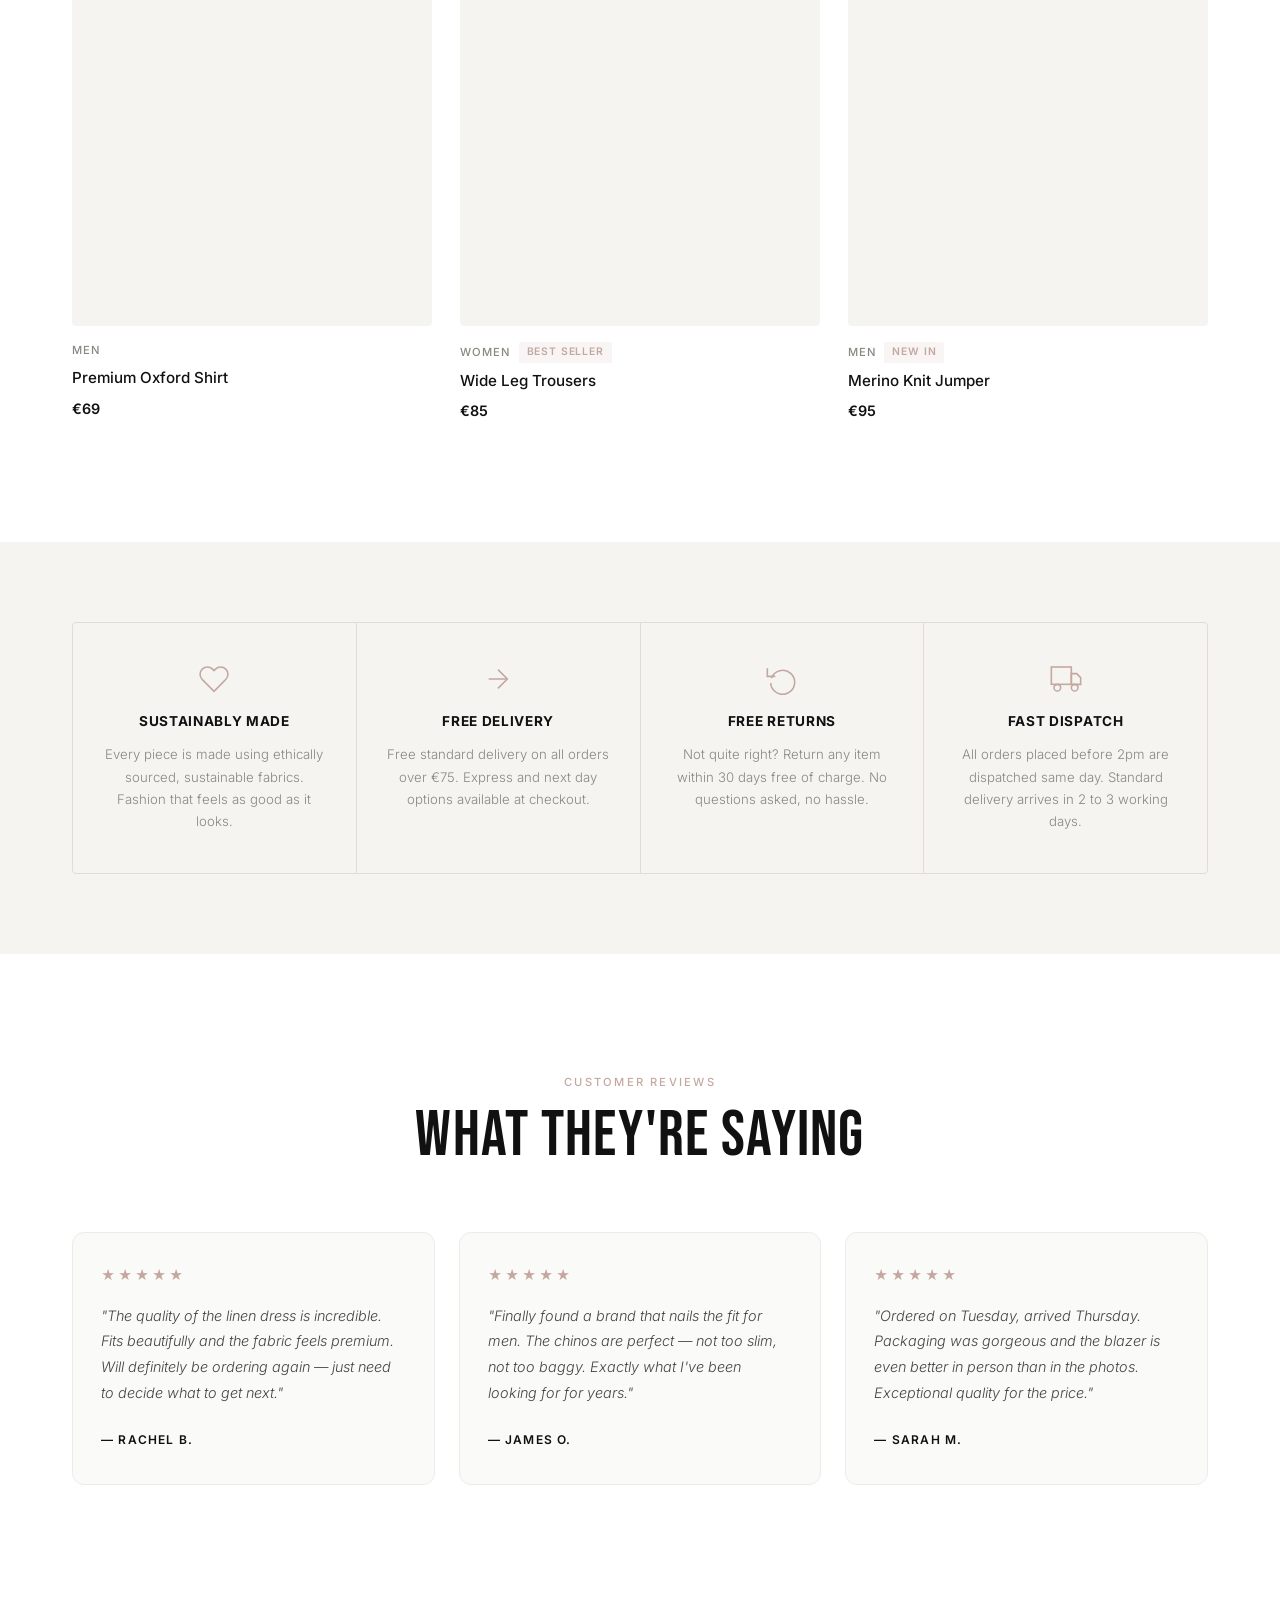
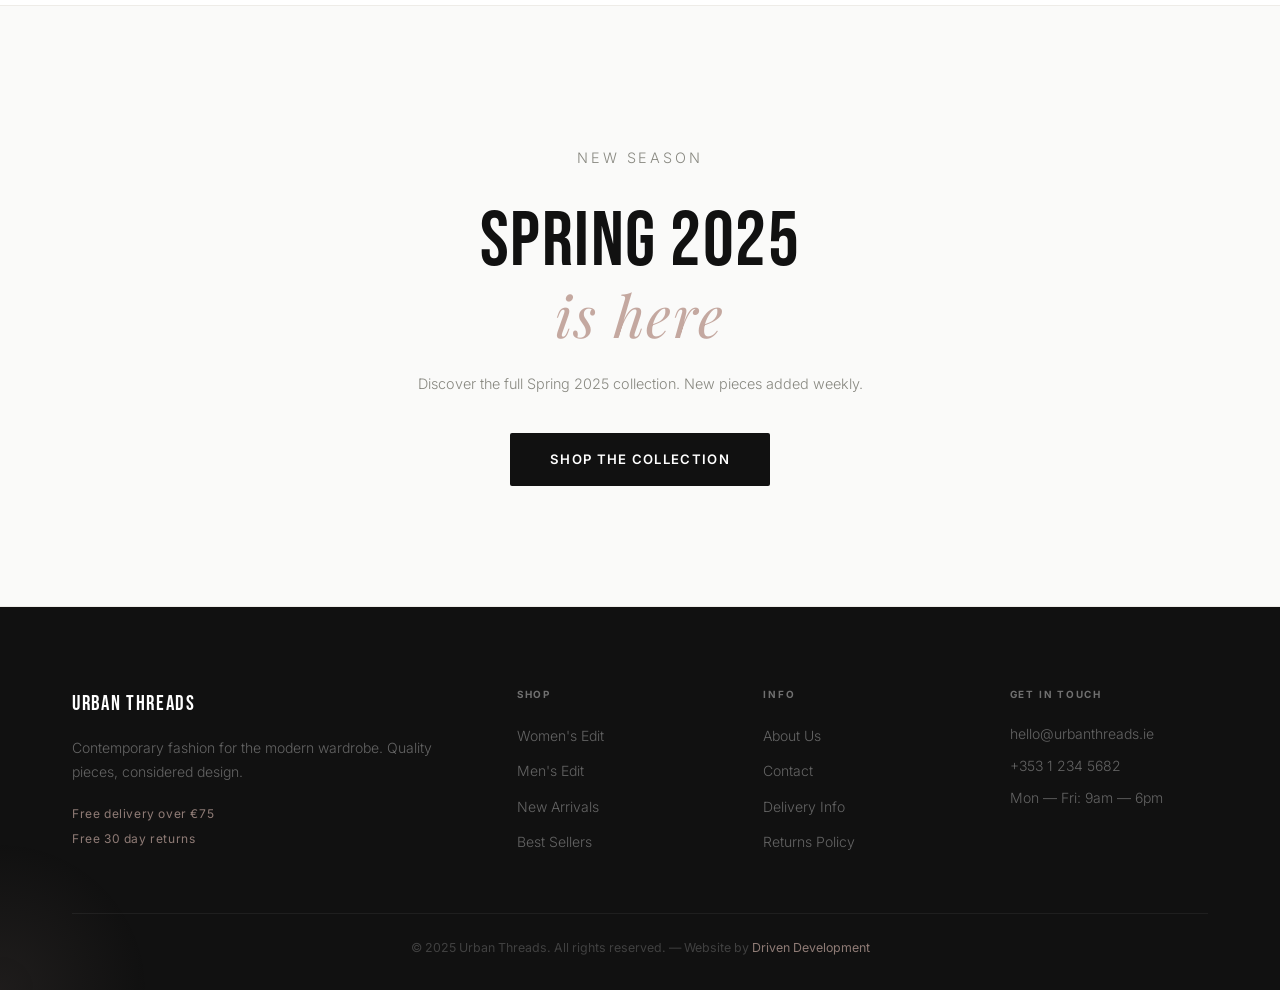
==== commit 4af17d0a: "Replace image placeholders with actual images" ====
--- a/index.html
+++ b/index.html
@@ -43,9 +43,11 @@
       </div>
     </div>
     <div class="hero__right">
-      <div class="hero__img-placeholder">
-        <div class="hero__img-text">SPRING<br />2025</div>
-      </div>
+      <img
+        src="https://images.unsplash.com/photo-1469334031218-e382a71b716b?w=1200&q=80&fit=crop"
+        alt="Urban Threads Spring 2025 Collection"
+        style="width:100%; height:100%; object-fit:cover; object-position: center top;"
+      />
       <div class="hero__badge">
         <span>New</span>
         <span>Arrivals</span>
@@ -87,11 +89,15 @@
         <h2 class="section__title">OUR COLLECTIONS</h2>
       </div>
       <div class="collections__grid">
+
+        <!-- Women's Edit -->
         <div class="collection__card collection__card--tall">
           <div class="collection__img">
-            <div class="collection__img-placeholder">
-              <span>WOMEN</span>
-            </div>
+            <img
+              src="https://images.unsplash.com/photo-1515886657613-9f3515b0c78f?w=800&q=80&fit=crop&crop=top"
+              alt="Women's Edit"
+              style="width:100%; height:100%; object-fit:cover; object-position: center top;"
+            />
           </div>
           <div class="collection__info">
             <h3>Women's Edit</h3>
@@ -99,11 +105,15 @@
             <a href="pages/contact.html" class="collection__link">Shop Now →</a>
           </div>
         </div>
+
+        <!-- Men's Edit -->
         <div class="collection__card">
           <div class="collection__img">
-            <div class="collection__img-placeholder">
-              <span>MEN</span>
-            </div>
+            <img
+              src="https://images.unsplash.com/photo-1487222477894-8943e31ef7b2?w=800&q=80&fit=crop&crop=top"
+              alt="Men's Edit"
+              style="width:100%; height:100%; object-fit:cover; object-position: center top;"
+            />
           </div>
           <div class="collection__info">
             <h3>Men's Edit</h3>
@@ -111,11 +121,15 @@
             <a href="pages/contact.html" class="collection__link">Shop Now →</a>
           </div>
         </div>
+
+        <!-- New Arrivals -->
         <div class="collection__card">
           <div class="collection__img">
-            <div class="collection__img-placeholder">
-              <span>NEW IN</span>
-            </div>
+            <img
+              src="https://images.unsplash.com/photo-1558171813-c6e93f4f2536?w=800&q=80&fit=crop&crop=top"
+              alt="New Arrivals"
+              style="width:100%; height:100%; object-fit:cover; object-position: center top;"
+            />
           </div>
           <div class="collection__info">
             <h3>New Arrivals</h3>
@@ -123,6 +137,7 @@
             <a href="pages/contact.html" class="collection__link">Shop Now →</a>
           </div>
         </div>
+
       </div>
     </div>
   </section>
@@ -135,9 +150,15 @@
         <h2 class="section__title">FEATURED PIECES</h2>
       </div>
       <div class="products__grid">
-        <div class="product__card">
-          <div class="product__img">
-            <div class="product__img-placeholder">01</div>
+
+        <!-- 01 Linen Wrap Dress — Women -->
+        <div class="product__card">
+          <div class="product__img">
+            <img
+              src="https://images.unsplash.com/photo-1585487000160-6ebcfceb0d03?w=600&q=80&fit=crop&crop=top"
+              alt="Linen Wrap Dress"
+              style="width:100%; height:100%; object-fit:cover; object-position: center top;"
+            />
             <div class="product__overlay">
               <a href="pages/contact.html" class="btn btn--primary btn--sm">Quick Add</a>
             </div>
@@ -151,9 +172,15 @@
             <p class="product__price">€89</p>
           </div>
         </div>
-        <div class="product__card">
-          <div class="product__img">
-            <div class="product__img-placeholder">02</div>
+
+        <!-- 02 Relaxed Chino — Men -->
+        <div class="product__card">
+          <div class="product__img">
+            <img
+              src="https://images.unsplash.com/photo-1473966968600-fa801b869a1a?w=600&q=80&fit=crop&crop=top"
+              alt="Relaxed Chino"
+              style="width:100%; height:100%; object-fit:cover; object-position: center top;"
+            />
             <div class="product__overlay">
               <a href="pages/contact.html" class="btn btn--primary btn--sm">Quick Add</a>
             </div>
@@ -167,9 +194,15 @@
             <p class="product__price">€75</p>
           </div>
         </div>
-        <div class="product__card">
-          <div class="product__img">
-            <div class="product__img-placeholder">03</div>
+
+        <!-- 03 Oversized Blazer — Women -->
+        <div class="product__card">
+          <div class="product__img">
+            <img
+              src="https://images.unsplash.com/photo-1548624313-0396c75e4b1a?w=600&q=80&fit=crop&crop=top"
+              alt="Oversized Blazer"
+              style="width:100%; height:100%; object-fit:cover; object-position: center top;"
+            />
             <div class="product__overlay">
               <a href="pages/contact.html" class="btn btn--primary btn--sm">Quick Add</a>
             </div>
@@ -183,9 +216,15 @@
             <p class="product__price">€129</p>
           </div>
         </div>
-        <div class="product__card">
-          <div class="product__img">
-            <div class="product__img-placeholder">04</div>
+
+        <!-- 04 Premium Oxford Shirt — Men -->
+        <div class="product__card">
+          <div class="product__img">
+            <img
+              src="https://images.unsplash.com/photo-1598033129183-c4f50c736f10?w=600&q=80&fit=crop&crop=top"
+              alt="Premium Oxford Shirt"
+              style="width:100%; height:100%; object-fit:cover; object-position: center top;"
+            />
             <div class="product__overlay">
               <a href="pages/contact.html" class="btn btn--primary btn--sm">Quick Add</a>
             </div>
@@ -198,9 +237,15 @@
             <p class="product__price">€69</p>
           </div>
         </div>
-        <div class="product__card">
-          <div class="product__img">
-            <div class="product__img-placeholder">05</div>
+
+        <!-- 05 Wide Leg Trousers — Women -->
+        <div class="product__card">
+          <div class="product__img">
+            <img
+              src="https://images.unsplash.com/photo-1594938298603-c8148c4b4c7a?w=600&q=80&fit=crop&crop=top"
+              alt="Wide Leg Trousers"
+              style="width:100%; height:100%; object-fit:cover; object-position: center top;"
+            />
             <div class="product__overlay">
               <a href="pages/contact.html" class="btn btn--primary btn--sm">Quick Add</a>
             </div>
@@ -214,9 +259,15 @@
             <p class="product__price">€85</p>
           </div>
         </div>
-        <div class="product__card">
-          <div class="product__img">
-            <div class="product__img-placeholder">06</div>
+
+        <!-- 06 Merino Knit Jumper — Men -->
+        <div class="product__card">
+          <div class="product__img">
+            <img
+              src="https://images.unsplash.com/photo-1611312449408-fcece27cdbb7?w=600&q=80&fit=crop&crop=top"
+              alt="Merino Knit Jumper"
+              style="width:100%; height:100%; object-fit:cover; object-position: center top;"
+            />
             <div class="product__overlay">
               <a href="pages/contact.html" class="btn btn--primary btn--sm">Quick Add</a>
             </div>
@@ -230,6 +281,7 @@
             <p class="product__price">€95</p>
           </div>
         </div>
+
       </div>
     </div>
   </section>
@@ -356,4 +408,4 @@
 
   <script src="script.js"></script>
 </body>
-</html>+</html>
